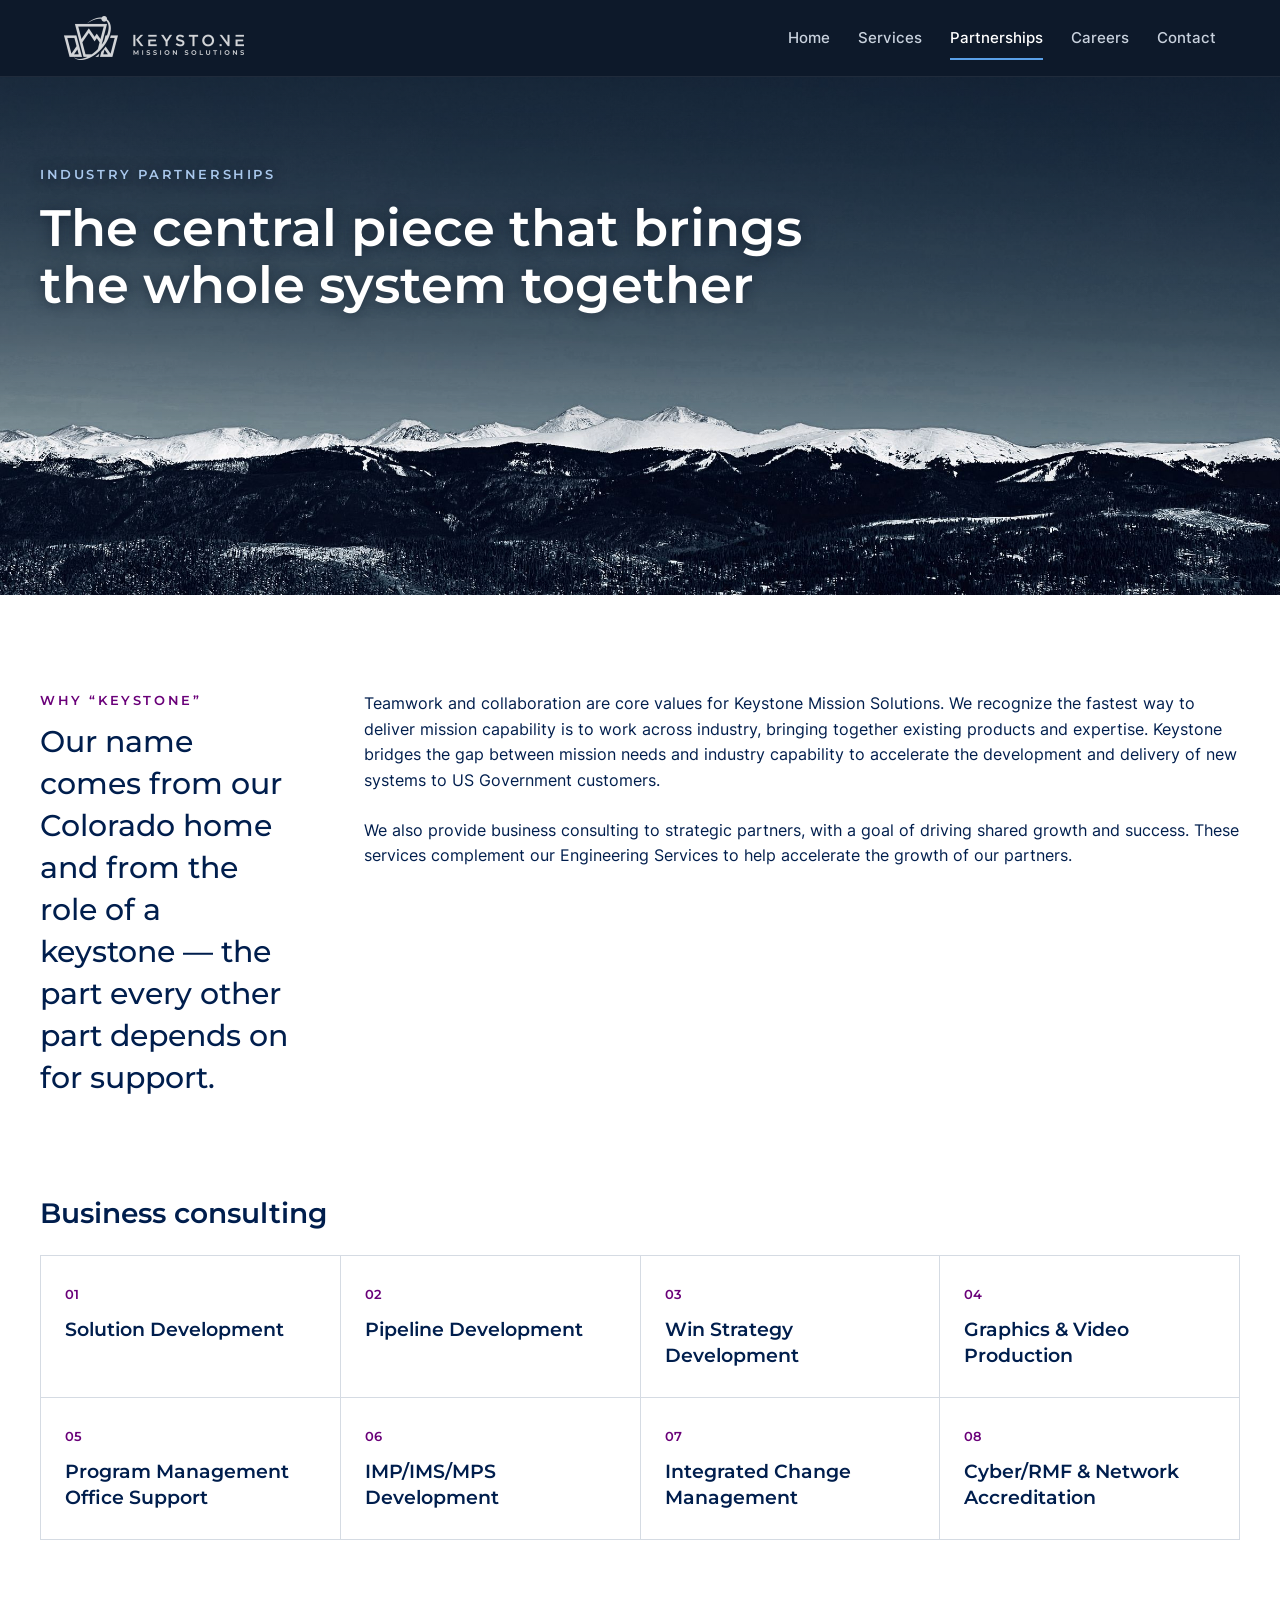
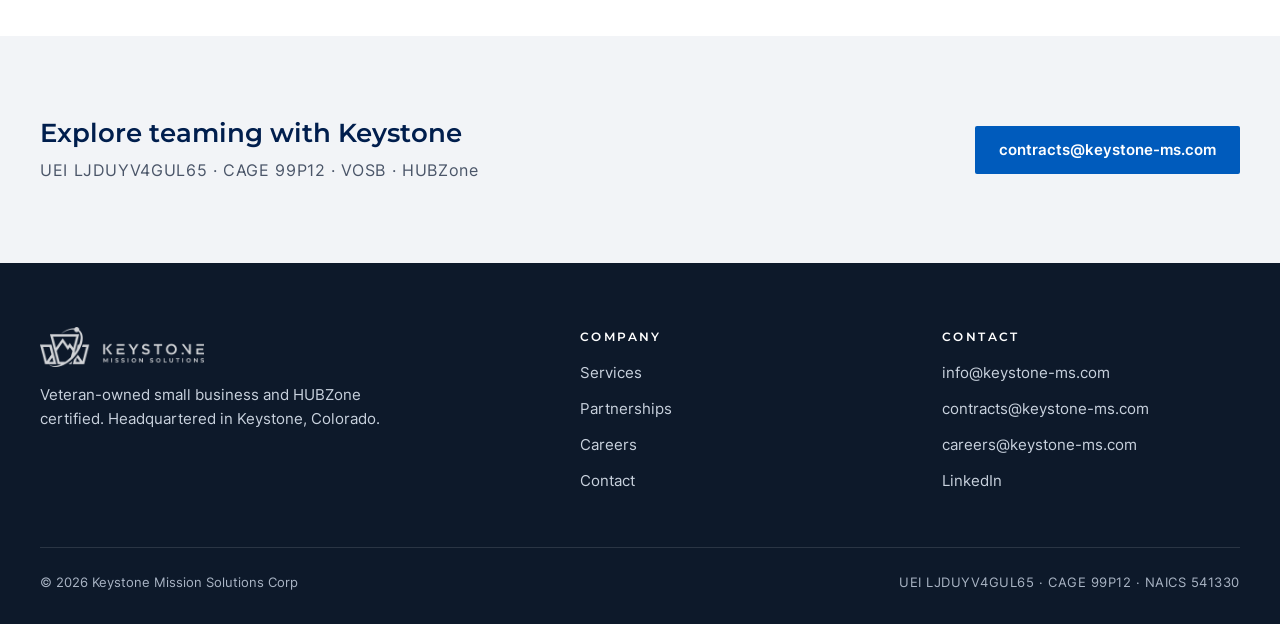
==== partnerships.html @ 20e9da0e "Initial Keystone Mission Solutions website Co-Authored-By: Claude Opus 5.5 <noreply@anthropic.com> C" ====
<!doctype html>
<html lang="en">
<head>
<meta charset="utf-8">
<meta name="viewport" content="width=device-width, initial-scale=1">
<meta http-equiv="Content-Security-Policy" content="default-src 'self'; img-src 'self'; style-src 'self'; font-src 'self'; script-src 'self'; connect-src 'none'; object-src 'none'; frame-src 'none'; base-uri 'self'; form-action 'none'">
<meta name="referrer" content="strict-origin-when-cross-origin">
<title>Industry Partnerships | Keystone Mission Solutions</title>
<meta name="description" content="Keystone bridges mission needs and industry capability, and provides business consulting that helps strategic partners grow.">
<link rel="canonical" href="https://keystone-ms.com/partnerships.html">
<meta property="og:type" content="website">
<meta property="og:site_name" content="Keystone Mission Solutions">
<meta property="og:title" content="Industry Partnerships | Keystone Mission Solutions">
<meta property="og:description" content="Keystone bridges mission needs and industry capability, and provides business consulting that helps strategic partners grow.">
<meta property="og:url" content="https://keystone-ms.com/partnerships.html">
<meta property="og:image" content="https://keystone-ms.com/assets/img/og-image.jpg">
<meta name="twitter:card" content="summary_large_image">
<link rel="icon" href="favicon.ico" sizes="any">
<link rel="icon" type="image/png" href="assets/img/favicon-32.png">
<link rel="apple-touch-icon" href="assets/img/apple-touch-icon.png">
<link rel="preload" href="assets/fonts/montserrat-latin-600-normal.woff2" as="font" type="font/woff2" crossorigin>
<link rel="stylesheet" href="assets/css/site.css">
<script src="assets/js/site.js" defer></script>
</head>
<body>
<a class="skip" href="#main">Skip to content</a>
<header class="site-header">
  <div class="site-header__inner">
    <a class="site-header__logo" href="./" aria-label="Keystone Mission Solutions home"><img src="assets/img/logo-horizontal-white.png" alt="Keystone Mission Solutions" width="180" height="44"></a>
    <nav aria-label="Main">
      <ul class="nav">
        <li><a href="./">Home</a></li>
        <li><a href="services.html">Services</a></li>
        <li><a href="partnerships.html" aria-current="page">Partnerships</a></li>
        <li><a href="careers.html">Careers</a></li>
        <li><a href="contact.html">Contact</a></li>
      </ul>
    </nav>
  </div>
</header>
<main id="main">

<section class="band">
  <div class="wrap stack">
    <p class="eyebrow eyebrow--light">Industry partnerships</p>
    <h1 class="h1">The central piece that brings the whole system together</h1>
  </div>
</section>

<section class="sec">
  <div class="wrap split split--wide-gap">
    <div class="split__side stack stack--sm">
      <p class="eyebrow">Why &ldquo;Keystone&rdquo;</p>
      <p class="statement">Our name comes from our Colorado home and from the role of a keystone &mdash; the part every other part depends on for support.</p>
    </div>
    <div class="split__main stack">
      <p>Teamwork and collaboration are core values for Keystone Mission Solutions. We recognize the fastest way to deliver mission capability is to work across industry, bringing together existing products and expertise. Keystone bridges the gap between mission needs and industry capability to accelerate the development and delivery of new systems to US Government customers.</p>
      <p>We also provide business consulting to strategic partners, with a goal of driving shared growth and success. These services complement our Engineering Services to help accelerate the growth of our partners.</p>
    </div>
  </div>
</section>

<section class="sec sec--top0">
  <div class="wrap stack">
    <h2 class="h2">Business consulting</h2>
    <ul class="tiles tiles--260 tiles--num">
      <li><span class="num">01</span><span class="name">Solution Development</span></li>
      <li><span class="num">02</span><span class="name">Pipeline Development</span></li>
      <li><span class="num">03</span><span class="name">Win Strategy Development</span></li>
      <li><span class="num">04</span><span class="name">Graphics &amp; Video Production</span></li>
      <li><span class="num">05</span><span class="name">Program Management Office Support</span></li>
      <li><span class="num">06</span><span class="name">IMP/IMS/MPS Development</span></li>
      <li><span class="num">07</span><span class="name">Integrated Change Management</span></li>
      <li><span class="num">08</span><span class="name">Cyber/RMF &amp; Network Accreditation</span></li>
    </ul>
  </div>
</section>

<section class="sec sec--alt sec--tight">
  <div class="wrap cta">
    <div class="cta__text">
      <h2 class="h2 h2--sm">Explore teaming with Keystone</h2>
      <p class="muted code">UEI LJDUYV4GUL65 &middot; CAGE 99P12 &middot; VOSB &middot; HUBZone</p>
    </div>
    <a data-user="contracts" class="btn btn--primary" href="contact.html">contracts [at] keystone-ms.com</a>
  </div>
</section>
</main>
<footer class="site-footer">
  <div class="wrap">
    <div class="site-footer__cols">
      <div class="site-footer__brand">
        <img src="assets/img/logo-horizontal-white.png" alt="Keystone Mission Solutions" width="163" height="40">
        <p>Veteran-owned small business and HUBZone certified. Headquartered in Keystone, Colorado.</p>
      </div>
      <nav class="site-footer__col" aria-label="Footer">
        <h2>Company</h2>
        <ul>
          <li><a href="services.html">Services</a></li>
          <li><a href="partnerships.html">Partnerships</a></li>
          <li><a href="careers.html">Careers</a></li>
          <li><a href="contact.html">Contact</a></li>
        </ul>
      </nav>
      <div class="site-footer__col">
        <h2>Contact</h2>
        <ul>
          <li><a data-user="info" href="contact.html">info [at] keystone-ms.com</a></li>
          <li><a data-user="contracts" href="contact.html">contracts [at] keystone-ms.com</a></li>
          <li><a data-user="careers" href="contact.html">careers [at] keystone-ms.com</a></li>
          <li><a href="https://www.linkedin.com/company/keystone-ms" rel="noopener">LinkedIn</a></li>
        </ul>
      </div>
    </div>
    <div class="site-footer__base">
      <p>&copy; 2026 Keystone Mission Solutions Corp</p>
      <p class="code">UEI LJDUYV4GUL65 &middot; CAGE 99P12 &middot; NAICS 541330</p>
    </div>
  </div>
</footer>
</body>
</html>
---- assets/css/site.css ----
/* Keystone Mission Solutions — site styles */

@font-face { font-family: "Inter"; font-weight: 400; font-style: normal; font-display: swap; src: url("../fonts/inter-latin-400-normal.woff2") format("woff2"); }
@font-face { font-family: "Inter"; font-weight: 500; font-style: normal; font-display: swap; src: url("../fonts/inter-latin-500-normal.woff2") format("woff2"); }
@font-face { font-family: "Inter"; font-weight: 600; font-style: normal; font-display: swap; src: url("../fonts/inter-latin-600-normal.woff2") format("woff2"); }
@font-face { font-family: "Montserrat"; font-weight: 500; font-style: normal; font-display: swap; src: url("../fonts/montserrat-latin-500-normal.woff2") format("woff2"); }
@font-face { font-family: "Montserrat"; font-weight: 600; font-style: normal; font-display: swap; src: url("../fonts/montserrat-latin-600-normal.woff2") format("woff2"); }

:root {
  --navy: #001E4D;
  --blue: #005BBC;
  --blue-dark: #004A99;
  --purple: #6A0079;
  --night: #0D192A;
  --surface: #FFFFFF;
  --surface-alt: #F2F4F7;
  --ink: #001E4D;
  --ink-muted: #4A5568;
  --hairline: #D5DBE3;
  --on-dark: #FFFFFF;
  --on-dark-soft: #D6DEE8;
  --on-dark-muted: #A9B4C4;
  --sky: #A9C8EC;
  --display: "Montserrat", system-ui, sans-serif;
  --sans: "Inter", system-ui, -apple-system, "Segoe UI", sans-serif;
}

*, *::before, *::after { box-sizing: border-box; }
html { -webkit-text-size-adjust: 100%; }
body { margin: 0; background: var(--surface); color: var(--ink); font-family: var(--sans); font-size: 16px; line-height: 1.6; }
img { max-width: 100%; height: auto; display: block; }
a { color: var(--blue); }
a:hover { color: var(--navy); }
:focus-visible { outline: 3px solid #5AA0E8; outline-offset: 2px; }
h1, h2, h3, p, ul, dl, dd, figure { margin: 0; }
ul { list-style: none; padding: 0; }

.skip { position: absolute; left: -9999px; top: 0; background: var(--surface); color: var(--navy); padding: 12px 16px; z-index: 10; }
.skip:focus { left: 16px; top: 16px; }

.wrap { max-width: 1200px; margin: 0 auto; }
.sec { padding: 96px 24px; }
.sec--top0 { padding-top: 0; }
.sec--tight { padding: 80px 24px; }
.sec--alt { background: var(--surface-alt); }
.sec--navy { background: var(--navy); color: var(--on-dark); }
.stack { display: flex; flex-direction: column; gap: 24px; }
.stack--sm { gap: 12px; }
.stack--md { gap: 16px; }
.stack--lg { gap: 32px; }

/* Type */
.eyebrow { font-family: var(--display); font-weight: 600; font-size: 13px; line-height: 18px; letter-spacing: 0.2em; text-transform: uppercase; color: var(--purple); }
.eyebrow--light { color: var(--sky); }
.h1 { font-family: var(--display); font-weight: 600; font-size: clamp(32px, 4vw, 52px); line-height: 1.12; color: var(--on-dark); max-width: 800px; }
.h1--hero { font-size: clamp(34px, 4.6vw, 60px); line-height: 1.1; letter-spacing: 0.01em; max-width: 820px; }
.h2 { font-family: var(--display); font-weight: 600; font-size: 28px; line-height: 36px; }
.h2--sm { font-size: 26px; line-height: 34px; }
.h2--fluid { font-size: clamp(26px, 2.6vw, 34px); line-height: 1.25; }
.h3 { font-family: var(--display); font-weight: 600; font-size: 22px; line-height: 30px; }
.lead { font-size: 19px; line-height: 30px; }
.lead--dark { color: var(--on-dark-soft); max-width: 640px; }
.statement { font-family: var(--display); font-weight: 500; font-size: clamp(22px, 2.4vw, 30px); line-height: 1.4; }
.muted { color: var(--ink-muted); }
.soft { color: var(--on-dark-soft); }
.small { font-size: 14px; line-height: 22px; }

/* Buttons and links */
.btn { display: inline-flex; align-items: center; min-height: 48px; padding: 0 24px; border-radius: 2px; font-weight: 600; font-size: 15px; text-decoration: none; }
.btn--primary { background: var(--blue); color: #FFFFFF; }
.btn--primary:hover { background: var(--blue-dark); color: #FFFFFF; }
.btn--ghost { color: #FFFFFF; box-shadow: inset 0 0 0 1px rgba(255,255,255,.7); }
.btn--ghost:hover { background: rgba(255,255,255,.12); color: #FFFFFF; }
.btn--outline { color: var(--blue); box-shadow: inset 0 0 0 1px var(--blue); min-height: 44px; padding: 0 20px; }
.btn--outline:hover { background: var(--blue); color: #FFFFFF; }
.btn-row { display: flex; flex-wrap: wrap; gap: 12px; margin-top: 8px; }
.text-link { font-weight: 600; font-size: 15px; line-height: 44px; text-decoration: none; color: var(--blue); }
.text-link:hover { text-decoration: underline; color: var(--navy); }

/* Header */
.site-header { background: var(--night); border-bottom: 1px solid rgba(255,255,255,.08); }
.site-header__inner { max-width: 1200px; margin: 0 auto; padding: 16px 24px; display: flex; flex-wrap: wrap; align-items: center; justify-content: space-between; gap: 8px 32px; }
.site-header__logo img { height: 44px; width: auto; }
.nav { display: flex; flex-wrap: wrap; gap: 0 28px; }
.nav a { display: inline-block; font-weight: 500; font-size: 15px; line-height: 44px; color: #C9D2DE; text-decoration: none; }
.nav a:hover { color: #FFFFFF; }
.nav a[aria-current="page"] { color: #FFFFFF; box-shadow: inset 0 -2px 0 #5AA0E8; }

/* Photo banners */
.hero, .band {
  background: linear-gradient(180deg, rgba(13,25,42,.55) 0%, rgba(13,25,42,.3) 50%, rgba(13,25,42,0) 72%), url("../img/hero-2400.jpg") center bottom / cover no-repeat #0D192A;
}
@media (max-width: 900px) {
  .hero, .band {
    background-image: linear-gradient(180deg, rgba(13,25,42,.55) 0%, rgba(13,25,42,.3) 50%, rgba(13,25,42,0) 72%), url("../img/hero-1200.jpg");
  }
}
.hero h1, .hero p, .band h1, .band p { text-shadow: 0 1px 14px rgba(13,25,42,.65); }
.hero { padding: 104px 24px max(280px, 24vw); }
.band { padding: 88px 24px max(220px, 22vw); }
.band .stack { gap: 16px; }
.hero__inner { display: flex; flex-wrap: wrap-reverse; align-items: center; gap: 40px 56px; }
.hero__text { flex: 999 1 560px; min-width: 0; }
.hero__logo { flex: 1 1 280px; display: flex; justify-content: center; }
.hero__logo img { width: 100%; max-width: 440px; opacity: .82; }

/* Layout helpers */
.split { display: flex; flex-wrap: wrap; gap: 32px 64px; align-items: start; }
.split--wide-gap { gap: 40px 64px; }
.split__side { flex: 1 1 260px; min-width: 0; }
.split__main { flex: 999 1 560px; min-width: 0; }
.cards { display: grid; grid-template-columns: repeat(auto-fit, minmax(280px, 1fr)); gap: 24px; }
.card { display: flex; flex-direction: column; gap: 12px; padding: 32px; background: var(--surface-alt); border-radius: 4px; }
.card--rule { border-top: 3px solid var(--navy); }
.card--outline { background: transparent; border: 1px solid var(--hairline); border-top: 3px solid var(--navy); gap: 8px; }
.card p.grow { flex-grow: 1; }

/* Hairline tile grids */
.tiles { display: grid; gap: 1px; background: var(--hairline); border: 1px solid var(--hairline); }
.tiles--260 { grid-template-columns: repeat(auto-fill, minmax(260px, 1fr)); }
.tiles--190 { grid-template-columns: repeat(auto-fit, minmax(190px, 1fr)); }
.tiles--3 { grid-template-columns: repeat(3, minmax(0, 1fr)); }
.tiles--220 { grid-template-columns: repeat(auto-fill, minmax(220px, 1fr)); }
.tiles > li { background: var(--surface); display: flex; flex-direction: column; }
.tiles--num > li { gap: 12px; padding: 28px 24px; }
.tiles--num .num { font-family: var(--display); font-weight: 600; font-size: 13px; color: var(--purple); }
.tiles--num .name { font-family: var(--display); font-weight: 600; font-size: 19px; line-height: 26px; }
.tiles--names > li { gap: 4px; padding: 18px 16px; }
.tiles--names .name { font-family: var(--display); font-weight: 600; font-size: 18px; line-height: 24px; }
.tiles--names .full { font-size: 13px; line-height: 18px; color: var(--ink-muted); }
.tiles--dark { background: rgba(255,255,255,.18); border-color: rgba(255,255,255,.18); }
.tiles--dark > li { background: var(--navy); color: var(--on-dark); padding: 20px 16px; font-weight: 500; font-size: 16px; }
.tiles--values > li { font-family: var(--display); }
.flex-main { flex: 999 1 560px; min-width: 0; align-self: start; }

/* Lists */
.rule-list { border-top: 1px solid var(--hairline); }
.rule-list > li { padding: 14px 0; border-bottom: 1px solid var(--hairline); font-weight: 600; font-size: 16px; }
.jobs { border-top: 1px solid var(--hairline); }
.jobs > li { display: flex; flex-wrap: wrap; align-items: center; justify-content: space-between; gap: 12px 24px; padding: 24px 0; border-bottom: 1px solid var(--hairline); }
.jobs .title { font-family: var(--display); font-weight: 600; font-size: 20px; line-height: 28px; }

/* Company data */
.data { display: grid; grid-template-columns: repeat(auto-fit, minmax(170px, 1fr)); border-top: 1px solid var(--hairline); }
.data > div { padding: 20px 16px 20px 0; border-bottom: 1px solid var(--hairline); }
.data dt, .data-plain dt { font-size: 13px; line-height: 20px; color: var(--ink-muted); }
.data dd { margin-top: 4px; font-weight: 600; font-size: 17px; }
.data-plain { display: grid; grid-template-columns: repeat(auto-fit, minmax(150px, 1fr)); gap: 20px 24px; }
.data-plain dd { margin-top: 4px; font-weight: 600; font-size: 16px; }
.code { letter-spacing: 0.04em; }
.data-head { display: flex; flex-wrap: wrap; justify-content: space-between; align-items: end; gap: 16px; }

/* Prime contract */
.prime { display: flex; flex-wrap: wrap; align-items: center; gap: 32px 48px; padding: 32px; background: var(--navy); color: var(--on-dark); border-radius: 4px; }
.prime__text { flex: 1 1 320px; min-width: 0; display: flex; flex-direction: column; gap: 16px; }
.prime__title { font-family: var(--display); font-weight: 600; font-size: 24px; line-height: 32px; }
.prime__photos { flex: 999 1 560px; min-width: 0; display: flex; flex-direction: column; gap: 8px; }
.prime__photos .pair { display: grid; grid-template-columns: repeat(2, minmax(0, 1fr)); gap: 8px; }
.prime__photos img { width: 100%; aspect-ratio: 4 / 3; object-fit: cover; border-radius: 2px; }
.prime__photos figcaption { font-size: 13px; line-height: 20px; color: var(--on-dark-muted); }

/* Call to action */
.cta { display: flex; flex-wrap: wrap; align-items: center; justify-content: space-between; gap: 24px; }
.cta__text { display: flex; flex-direction: column; gap: 8px; max-width: 680px; }

/* Footer */
.site-footer { background: var(--night); color: #C9D2DE; padding: 64px 24px 32px; }
.site-footer__cols { display: flex; flex-wrap: wrap; gap: 40px 64px; }
.site-footer__brand { flex: 2 1 280px; display: flex; flex-direction: column; gap: 16px; }
.site-footer__brand img { height: 40px; width: auto; align-self: flex-start; }
.site-footer__brand p { max-width: 340px; font-size: 15px; line-height: 24px; }
.site-footer__col { flex: 1 1 200px; }
.site-footer h2 { margin-bottom: 8px; font-family: var(--display); font-weight: 600; font-size: 12px; letter-spacing: 0.2em; text-transform: uppercase; color: #FFFFFF; }
.site-footer a { color: #C9D2DE; text-decoration: none; font-size: 15px; line-height: 36px; }
.site-footer a:hover { color: #FFFFFF; text-decoration: underline; }
.site-footer__base { margin-top: 48px; display: flex; flex-wrap: wrap; justify-content: space-between; gap: 8px 24px; padding-top: 24px; border-top: 1px solid rgba(255,255,255,.12); font-size: 13px; line-height: 20px; color: var(--on-dark-muted); }

/* 404 */
.notfound { min-height: 50vh; }
.email-line a { font-weight: 600; font-size: 17px; line-height: 44px; text-decoration: none; overflow-wrap: anywhere; }
.email-line a:hover { text-decoration: underline; }
.skip-text { position: absolute; width: 1px; height: 1px; overflow: hidden; clip: rect(0 0 0 0); clip-path: inset(50%); white-space: nowrap; }

/* Phone adjustments */
@media (max-width: 560px) {
  .tiles--values > li { font-family: var(--sans); font-size: 13px; padding: 16px 8px; hyphens: auto; overflow-wrap: break-word; }
  .data { grid-template-columns: repeat(2, minmax(0, 1fr)); }
  .data > div:last-child:nth-child(odd) { grid-column: 1 / -1; }
  .data-plain { grid-template-columns: repeat(2, minmax(0, 1fr)); }
  .data-plain > div:last-child:nth-child(odd) { grid-column: 1 / -1; }
  .nav { gap: 0 20px; }
}

/* Header and footer logos match the light gray hero logo */
.site-header__logo img, .site-footer__brand img { opacity: .82; }
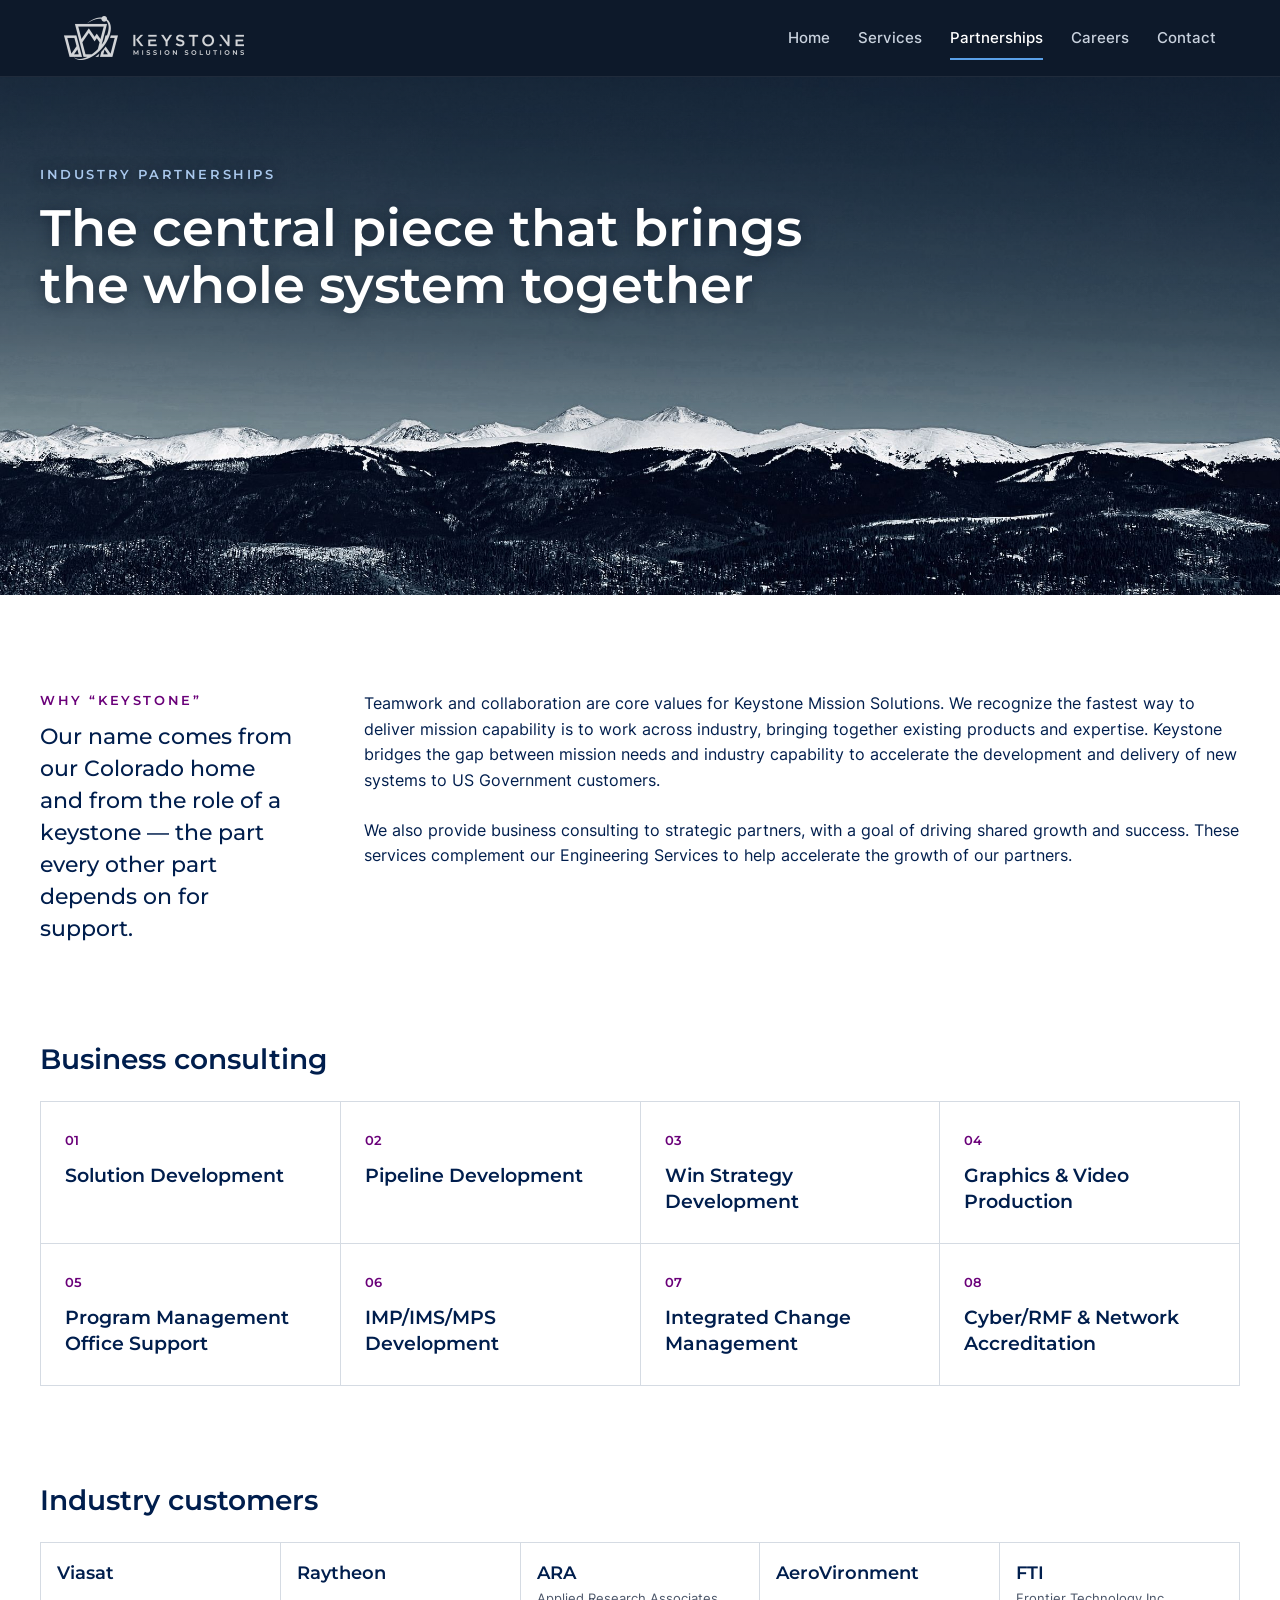
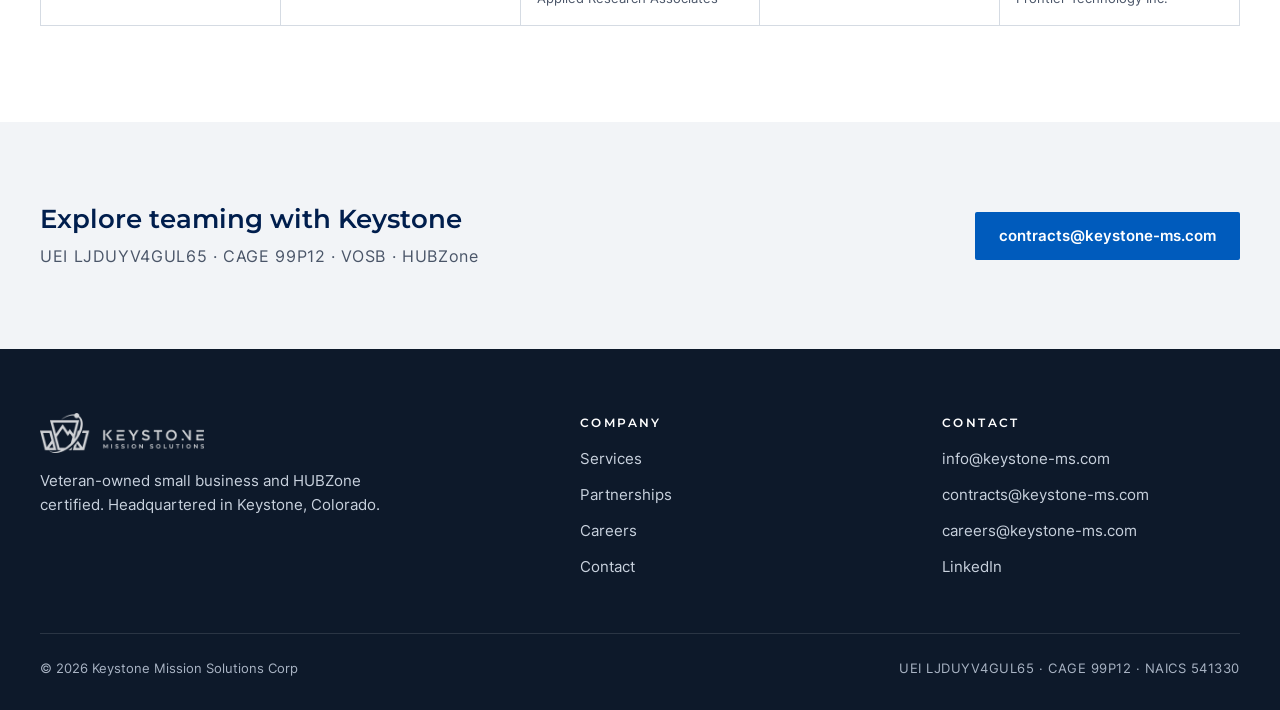
==== commit 1b2fdbc9: "Move industry customers to Partnerships; match Why Keystone text size to mockup Co-Authored-By: Clau" ====
--- a/partnerships.html
+++ b/partnerships.html
@@ -51,7 +51,7 @@
   <div class="wrap split split--wide-gap">
     <div class="split__side stack stack--sm">
       <p class="eyebrow">Why &ldquo;Keystone&rdquo;</p>
-      <p class="statement">Our name comes from our Colorado home and from the role of a keystone &mdash; the part every other part depends on for support.</p>
+      <p class="statement statement--sm">Our name comes from our Colorado home and from the role of a keystone &mdash; the part every other part depends on for support.</p>
     </div>
     <div class="split__main stack">
       <p>Teamwork and collaboration are core values for Keystone Mission Solutions. We recognize the fastest way to deliver mission capability is to work across industry, bringing together existing products and expertise. Keystone bridges the gap between mission needs and industry capability to accelerate the development and delivery of new systems to US Government customers.</p>
@@ -72,6 +72,19 @@
       <li><span class="num">06</span><span class="name">IMP/IMS/MPS Development</span></li>
       <li><span class="num">07</span><span class="name">Integrated Change Management</span></li>
       <li><span class="num">08</span><span class="name">Cyber/RMF &amp; Network Accreditation</span></li>
+    </ul>
+  </div>
+</section>
+
+<section class="sec sec--top0" aria-labelledby="industry">
+  <div class="wrap stack">
+    <h2 class="h2" id="industry">Industry customers</h2>
+    <ul class="tiles tiles--190 tiles--names">
+      <li><span class="name">Viasat</span></li>
+      <li><span class="name">Raytheon</span></li>
+      <li><span class="name">ARA</span><span class="full">Applied Research Associates</span></li>
+      <li><span class="name">AeroVironment</span></li>
+      <li><span class="name">FTI</span><span class="full">Frontier Technology Inc.</span></li>
     </ul>
   </div>
 </section>
--- a/assets/css/site.css
+++ b/assets/css/site.css
@@ -193,3 +193,8 @@
 
 /* Header and footer logos match the light gray hero logo */
 .site-header__logo img, .site-footer__brand img { opacity: .82; }
+
+/* Subcontract card */
+.sub .muted { max-width: 820px; }
+.lists-gap { margin-top: 16px; }
+.statement--sm { font-size: 22px; line-height: 32px; }
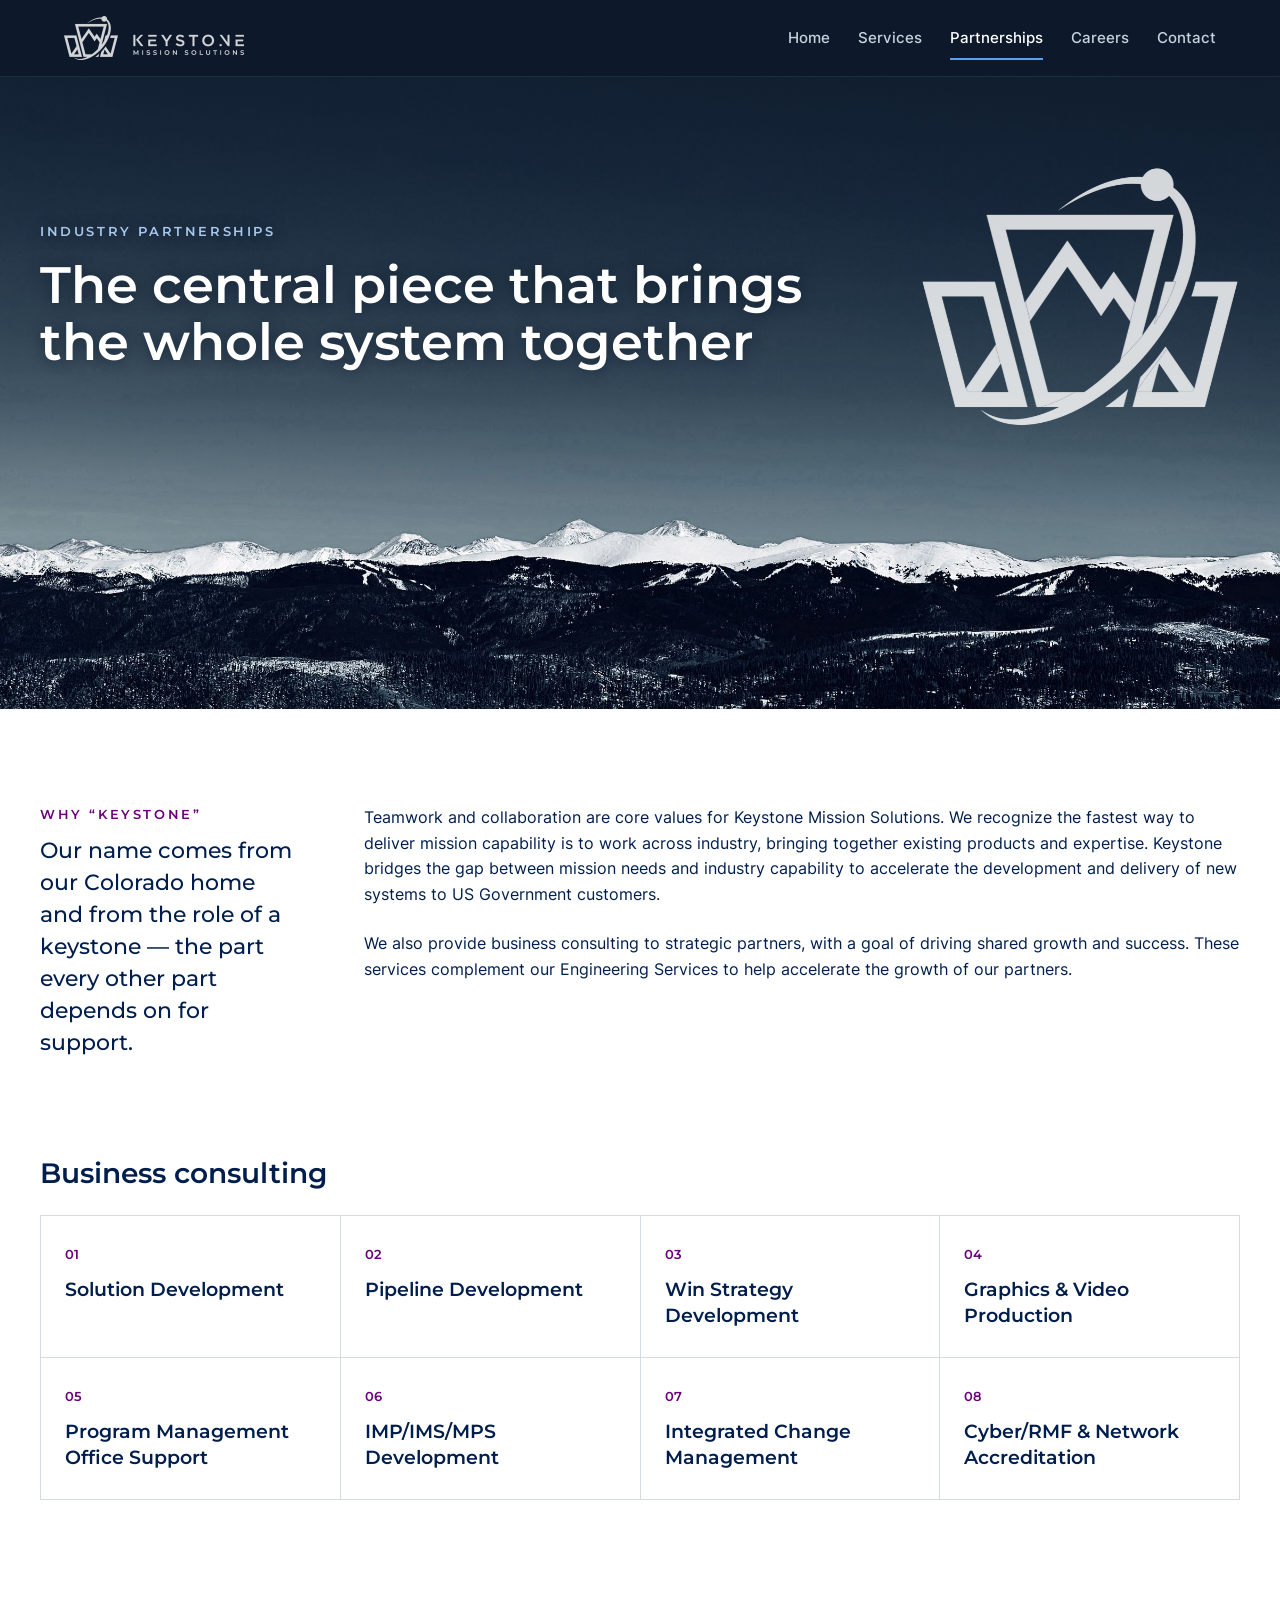
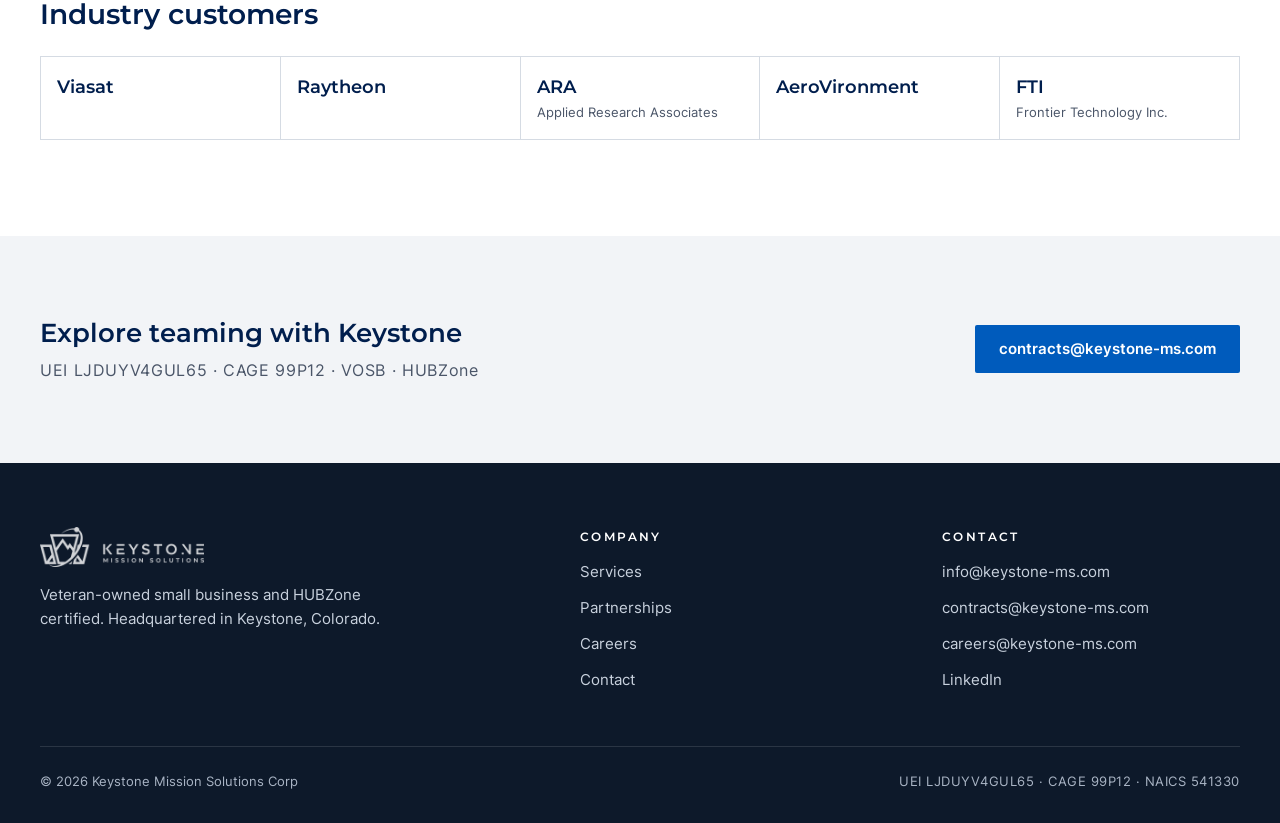
==== commit d637f413: "Partnerships: animated logo assembling from keystone, mountains, and orbit Co-Authored-By: Claude Op" ====
--- a/partnerships.html
+++ b/partnerships.html
@@ -41,9 +41,16 @@
 <main id="main">
 
 <section class="band">
-  <div class="wrap stack">
-    <p class="eyebrow eyebrow--light">Industry partnerships</p>
-    <h1 class="h1">The central piece that brings the whole system together</h1>
+  <div class="wrap band__row">
+    <div class="stack band__text">
+      <p class="eyebrow eyebrow--light">Industry partnerships</p>
+      <h1 class="h1">The central piece that brings the whole system together</h1>
+    </div>
+    <div class="assemble" aria-hidden="true">
+      <img class="k" src="assets/img/mark-keystone.png" alt="" width="600" height="492">
+      <img class="m" src="assets/img/mark-mountain.png" alt="" width="600" height="492">
+      <img class="o" src="assets/img/mark-orbit.png" alt="" width="600" height="492">
+    </div>
   </div>
 </section>
 
--- a/assets/css/site.css
+++ b/assets/css/site.css
@@ -198,3 +198,17 @@
 .sub .muted { max-width: 820px; }
 .lists-gap { margin-top: 16px; }
 .statement--sm { font-size: 22px; line-height: 32px; }
+
+/* Partnerships banner: logo assembles from keystone, mountains, and orbit */
+.band__row { display: flex; flex-wrap: wrap-reverse; align-items: center; gap: 32px 56px; }
+.band__text { flex: 999 1 520px; min-width: 0; }
+.assemble { position: relative; flex: 0 1 320px; max-width: 320px; aspect-ratio: 600 / 492; margin: 0 auto; }
+.assemble img { position: absolute; inset: 0; width: 100%; height: 100%; opacity: .82; }
+.assemble .k { animation: ks-in .9s cubic-bezier(.2,.7,.2,1) .2s both; }
+.assemble .m { animation: mt-in 1s ease-out 1s both; }
+.assemble .o { transform-origin: 43% 52.7%; animation: or-in 1.3s cubic-bezier(.2,.7,.2,1) 1.8s both; }
+@keyframes ks-in { from { opacity: 0; transform: translateY(18px) scale(.96); } to { opacity: .82; transform: none; } }
+@keyframes mt-in { from { opacity: 0; clip-path: inset(100% 0 0 0); } to { opacity: .82; clip-path: inset(0 0 0 0); } }
+@keyframes or-in { from { opacity: 0; transform: rotate(-40deg) scale(1.12); } to { opacity: .82; transform: none; } }
+@media (max-width: 560px) { .assemble { max-width: 220px; } }
+@media (prefers-reduced-motion: reduce) { .assemble img { animation: none; } }
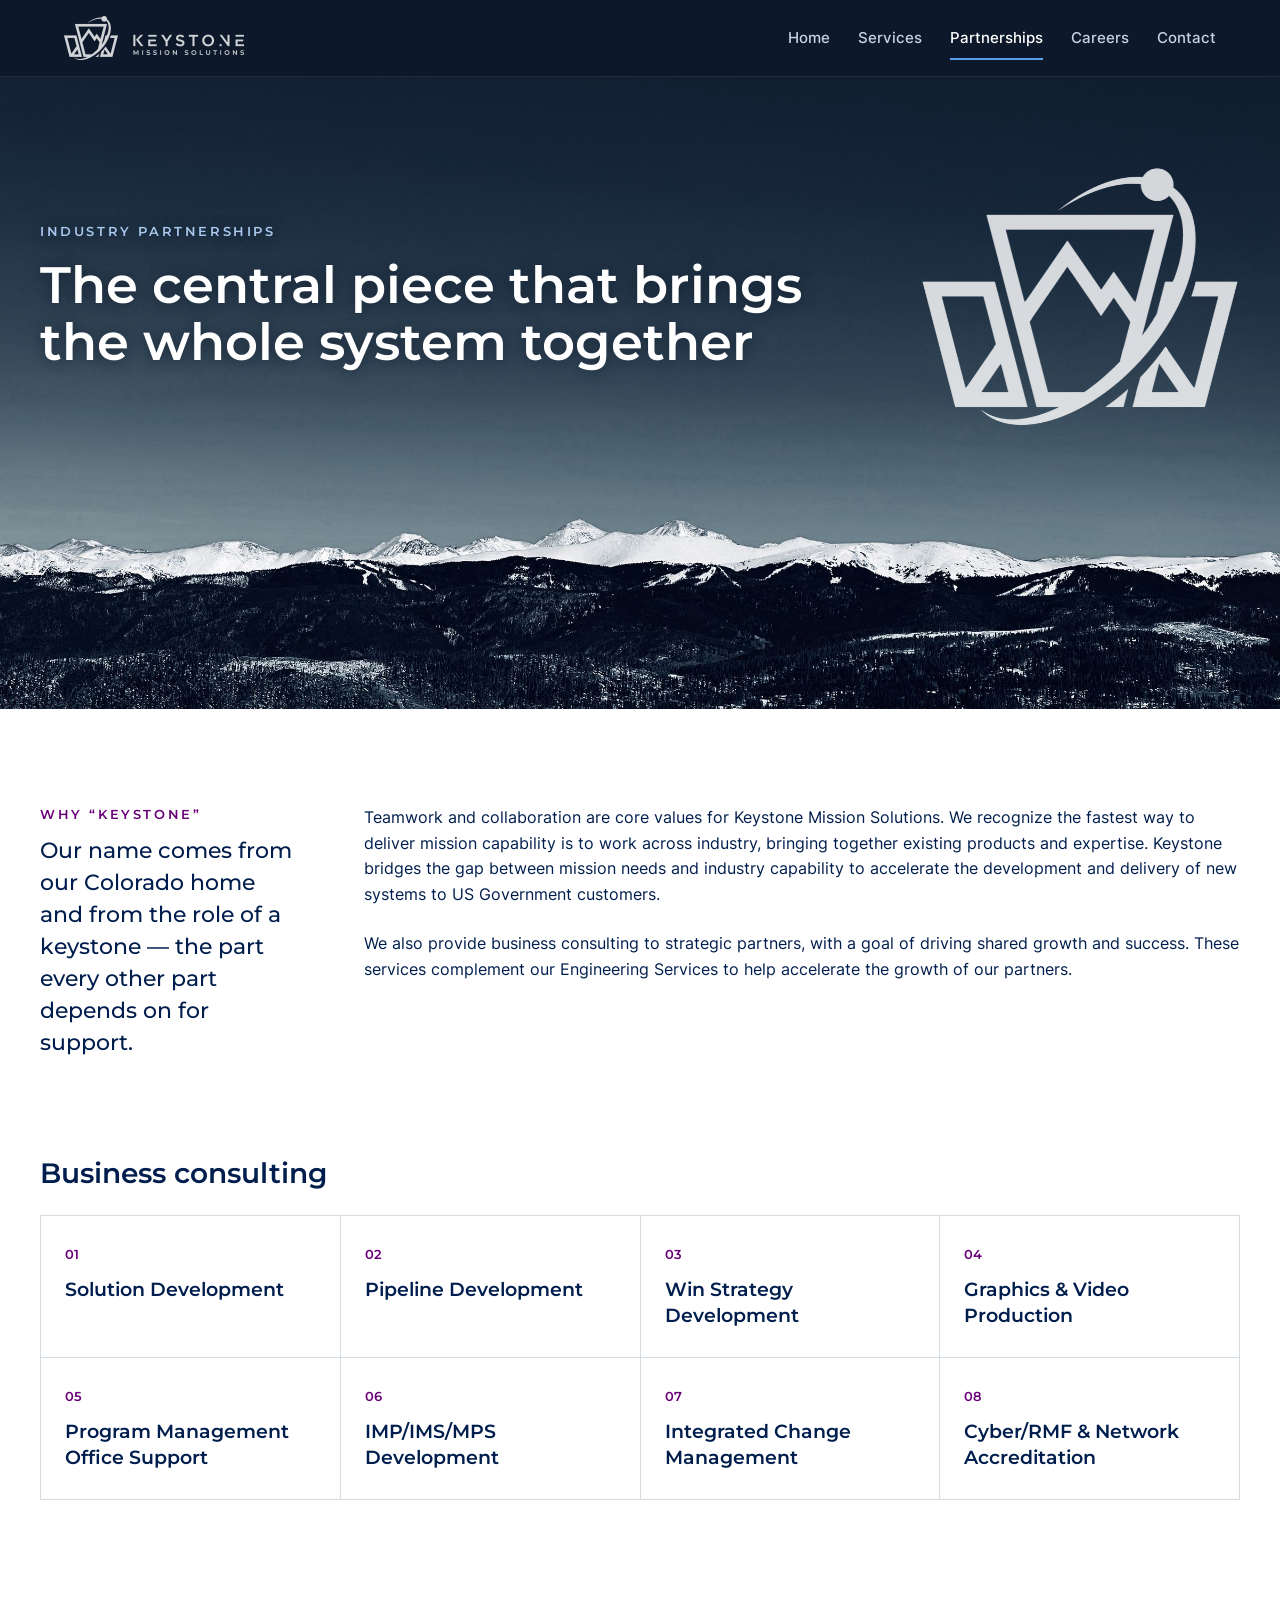
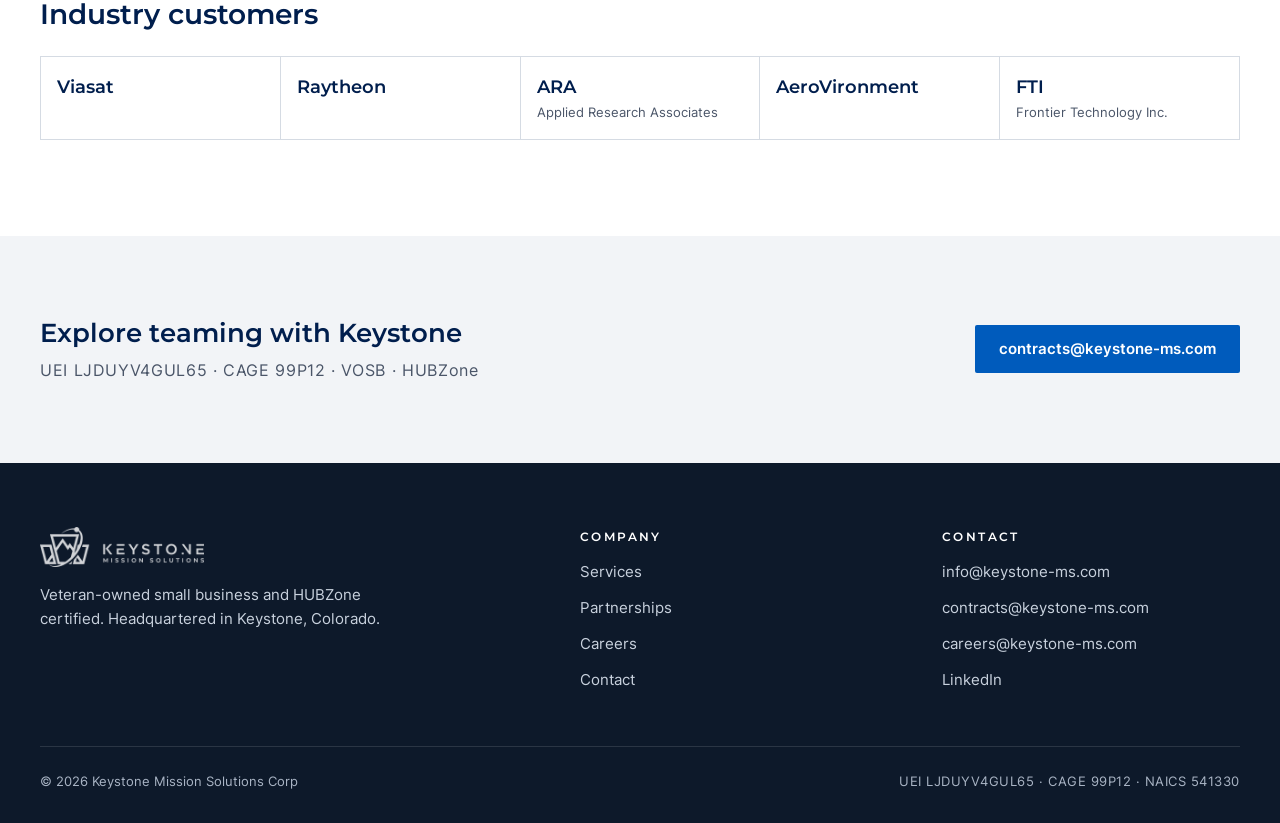
==== commit 7e4b2428: "Logo animation: keystone starts solid; gaps open as the orbit lands Co-Authored-By: Claude Opus 5.5 " ====
--- a/partnerships.html
+++ b/partnerships.html
@@ -48,6 +48,7 @@
     </div>
     <div class="assemble" aria-hidden="true">
       <img class="k" src="assets/img/mark-keystone.png" alt="" width="600" height="492">
+      <img class="ks" src="assets/img/mark-keystone-solid.png" alt="" width="600" height="492">
       <img class="m" src="assets/img/mark-mountain.png" alt="" width="600" height="492">
       <img class="o" src="assets/img/mark-orbit.png" alt="" width="600" height="492">
     </div>
--- a/assets/css/site.css
+++ b/assets/css/site.css
@@ -199,16 +199,20 @@
 .lists-gap { margin-top: 16px; }
 .statement--sm { font-size: 22px; line-height: 32px; }
 
-/* Partnerships banner: logo assembles from keystone, mountains, and orbit */
+/* Partnerships banner: logo assembles from keystone, mountains, and orbit.
+   The solid keystone sits over the cut one and fades out as the orbit lands, opening the gaps. */
 .band__row { display: flex; flex-wrap: wrap-reverse; align-items: center; gap: 32px 56px; }
 .band__text { flex: 999 1 520px; min-width: 0; }
-.assemble { position: relative; flex: 0 1 320px; max-width: 320px; aspect-ratio: 600 / 492; margin: 0 auto; }
-.assemble img { position: absolute; inset: 0; width: 100%; height: 100%; opacity: .82; }
-.assemble .k { animation: ks-in .9s cubic-bezier(.2,.7,.2,1) .2s both; }
+.assemble { position: relative; flex: 0 1 320px; max-width: 320px; aspect-ratio: 600 / 492; margin: 0 auto; opacity: .82; }
+.assemble img { position: absolute; inset: 0; width: 100%; height: 100%; }
+.assemble .k { animation: k-on 0s linear 2.55s both; }
+.assemble .ks { animation: ks-in .9s cubic-bezier(.2,.7,.2,1) .2s both, gaps-open .45s ease-in 2.55s forwards; }
 .assemble .m { animation: mt-in 1s ease-out 1s both; }
 .assemble .o { transform-origin: 43% 52.7%; animation: or-in 1.3s cubic-bezier(.2,.7,.2,1) 1.8s both; }
-@keyframes ks-in { from { opacity: 0; transform: translateY(18px) scale(.96); } to { opacity: .82; transform: none; } }
-@keyframes mt-in { from { opacity: 0; clip-path: inset(100% 0 0 0); } to { opacity: .82; clip-path: inset(0 0 0 0); } }
-@keyframes or-in { from { opacity: 0; transform: rotate(-40deg) scale(1.12); } to { opacity: .82; transform: none; } }
+@keyframes ks-in { from { opacity: 0; transform: translateY(18px) scale(.96); } to { opacity: 1; transform: none; } }
+@keyframes mt-in { from { opacity: 0; clip-path: inset(100% 0 0 0); } to { opacity: 1; clip-path: inset(0 0 0 0); } }
+@keyframes or-in { from { opacity: 0; transform: rotate(-40deg) scale(1.12); } to { opacity: 1; transform: none; } }
+@keyframes gaps-open { from { opacity: 1; } to { opacity: 0; } }
+@keyframes k-on { from { opacity: 0; } to { opacity: 1; } }
 @media (max-width: 560px) { .assemble { max-width: 220px; } }
-@media (prefers-reduced-motion: reduce) { .assemble img { animation: none; } }
+@media (prefers-reduced-motion: reduce) { .assemble img { animation: none; } .assemble .ks { display: none; } }
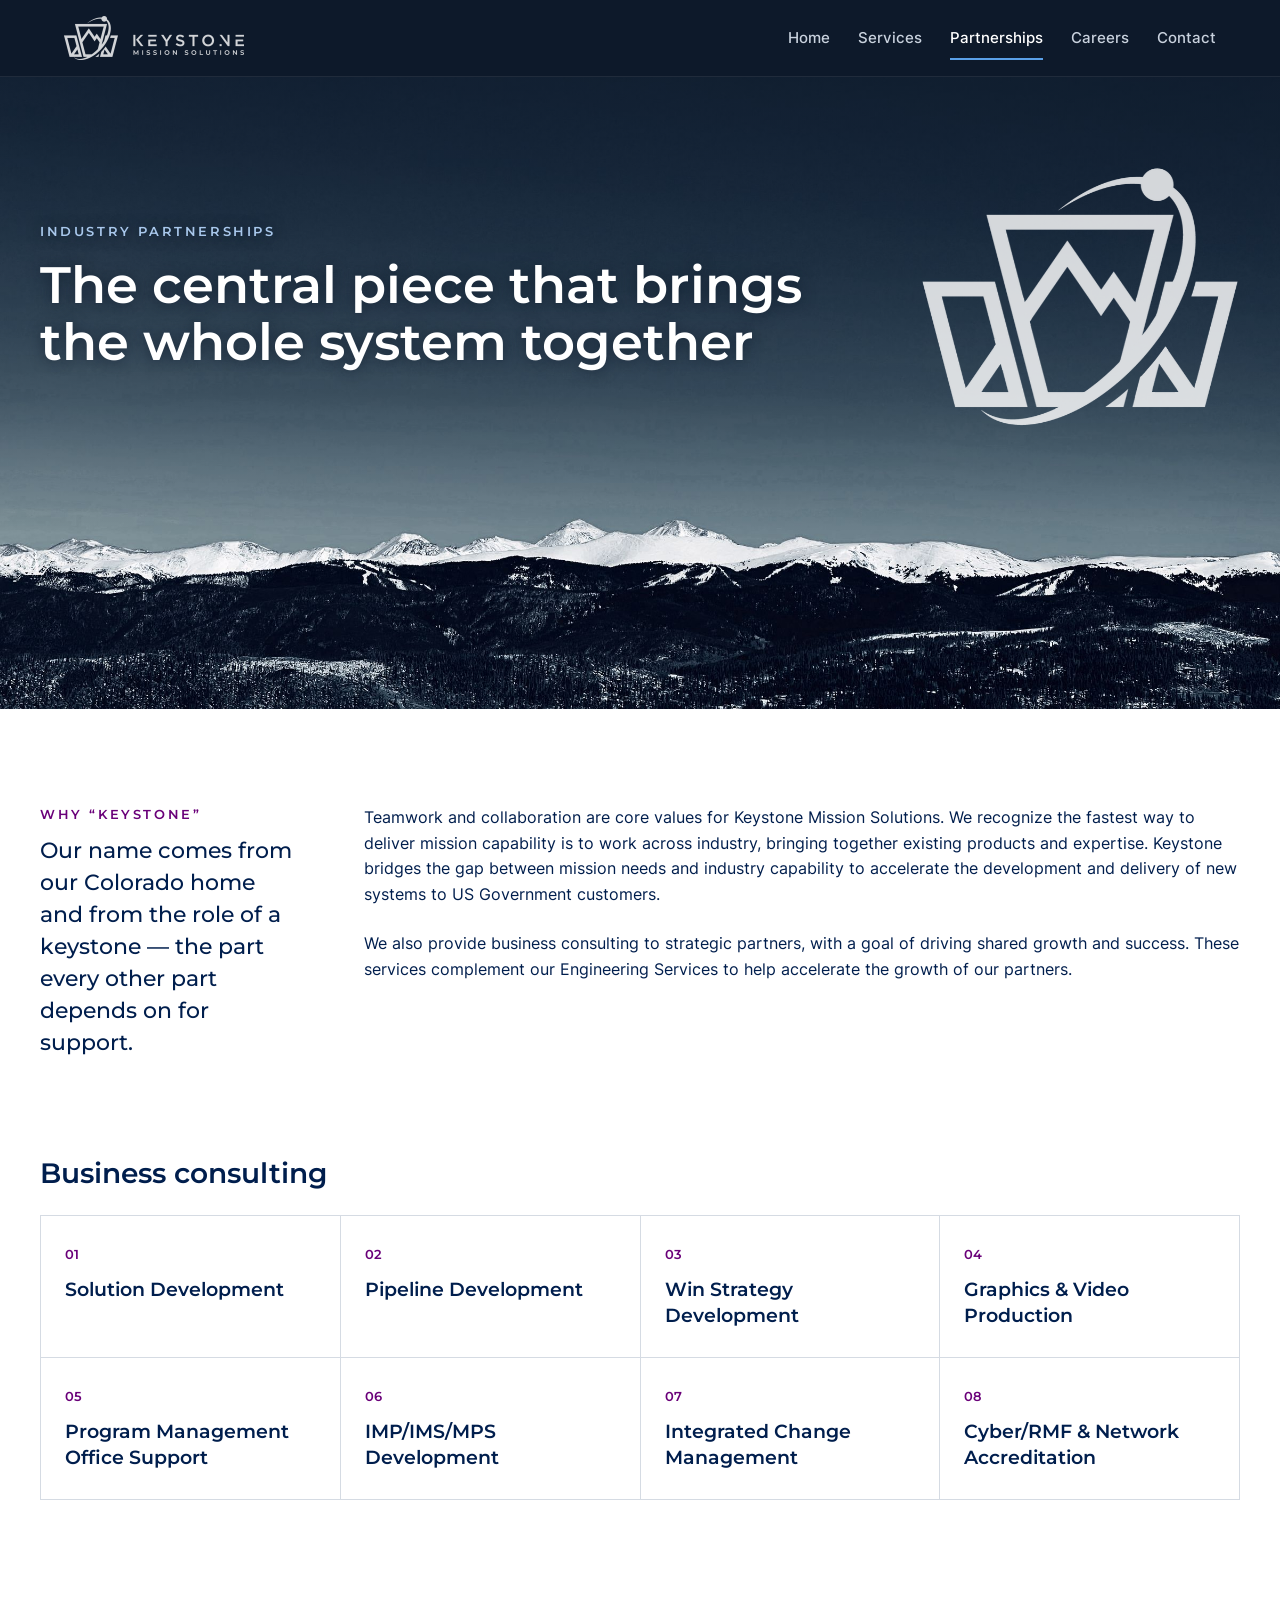
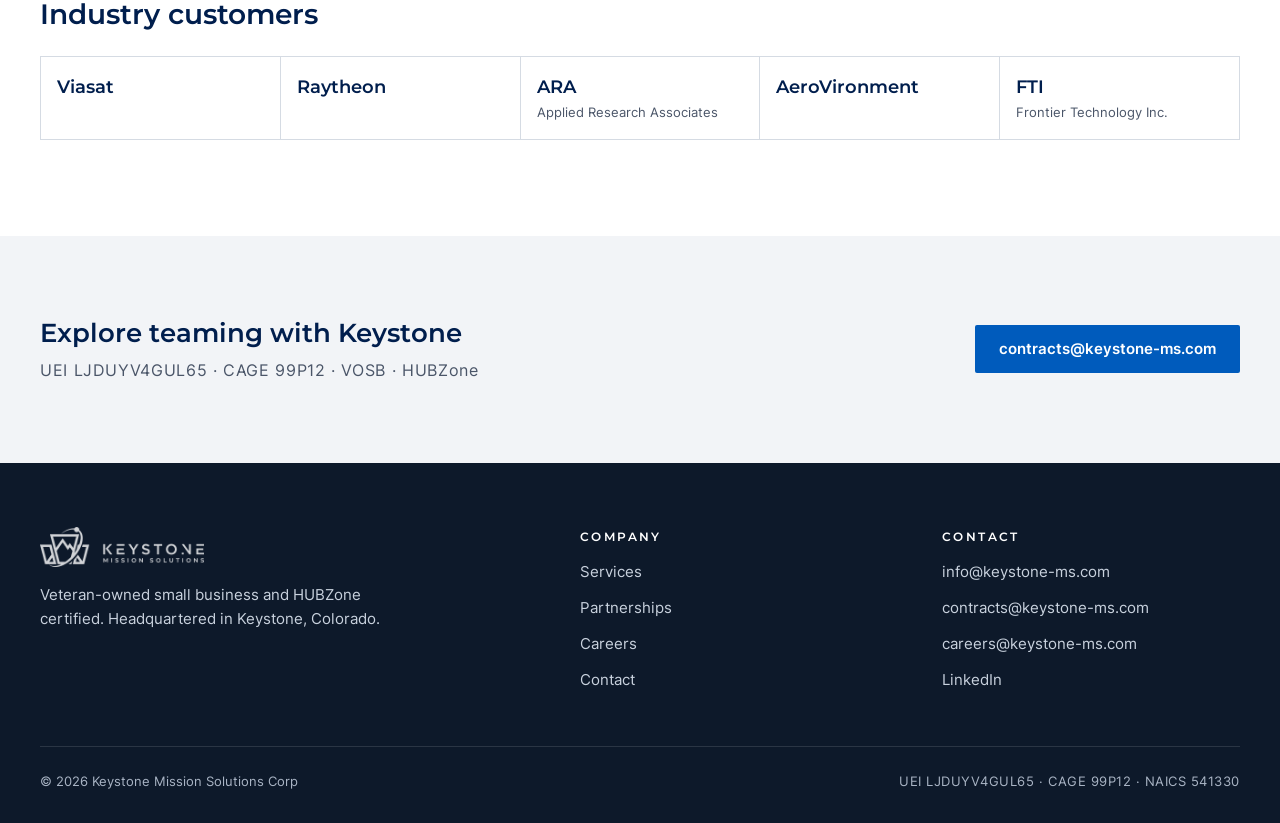
==== commit 0066bb79: "Logo animation: fill notch at right peak until the orbit covers it Co-Authored-By: Claude Opus 5.5 <" ====
--- a/partnerships.html
+++ b/partnerships.html
@@ -50,6 +50,7 @@
       <img class="k" src="assets/img/mark-keystone.png" alt="" width="600" height="492">
       <img class="ks" src="assets/img/mark-keystone-solid.png" alt="" width="600" height="492">
       <img class="m" src="assets/img/mark-mountain.png" alt="" width="600" height="492">
+      <img class="n" src="assets/img/mark-notch.png" alt="" width="600" height="492">
       <img class="o" src="assets/img/mark-orbit.png" alt="" width="600" height="492">
     </div>
   </div>
--- a/assets/css/site.css
+++ b/assets/css/site.css
@@ -208,6 +208,7 @@
 .assemble .k { animation: k-on 0s linear 2.55s both; }
 .assemble .ks { animation: ks-in .9s cubic-bezier(.2,.7,.2,1) .2s both, gaps-open .45s ease-in 2.55s forwards; }
 .assemble .m { animation: mt-in 1s ease-out 1s both; }
+.assemble .n { animation: mt-in 1s ease-out 1s both, gaps-open .45s ease-in 2.55s forwards; }
 .assemble .o { transform-origin: 43% 52.7%; animation: or-in 1.3s cubic-bezier(.2,.7,.2,1) 1.8s both; }
 @keyframes ks-in { from { opacity: 0; transform: translateY(18px) scale(.96); } to { opacity: 1; transform: none; } }
 @keyframes mt-in { from { opacity: 0; clip-path: inset(100% 0 0 0); } to { opacity: 1; clip-path: inset(0 0 0 0); } }
@@ -215,4 +216,4 @@
 @keyframes gaps-open { from { opacity: 1; } to { opacity: 0; } }
 @keyframes k-on { from { opacity: 0; } to { opacity: 1; } }
 @media (max-width: 560px) { .assemble { max-width: 220px; } }
-@media (prefers-reduced-motion: reduce) { .assemble img { animation: none; } .assemble .ks { display: none; } }
+@media (prefers-reduced-motion: reduce) { .assemble img { animation: none; } .assemble .ks, .assemble .n { display: none; } }
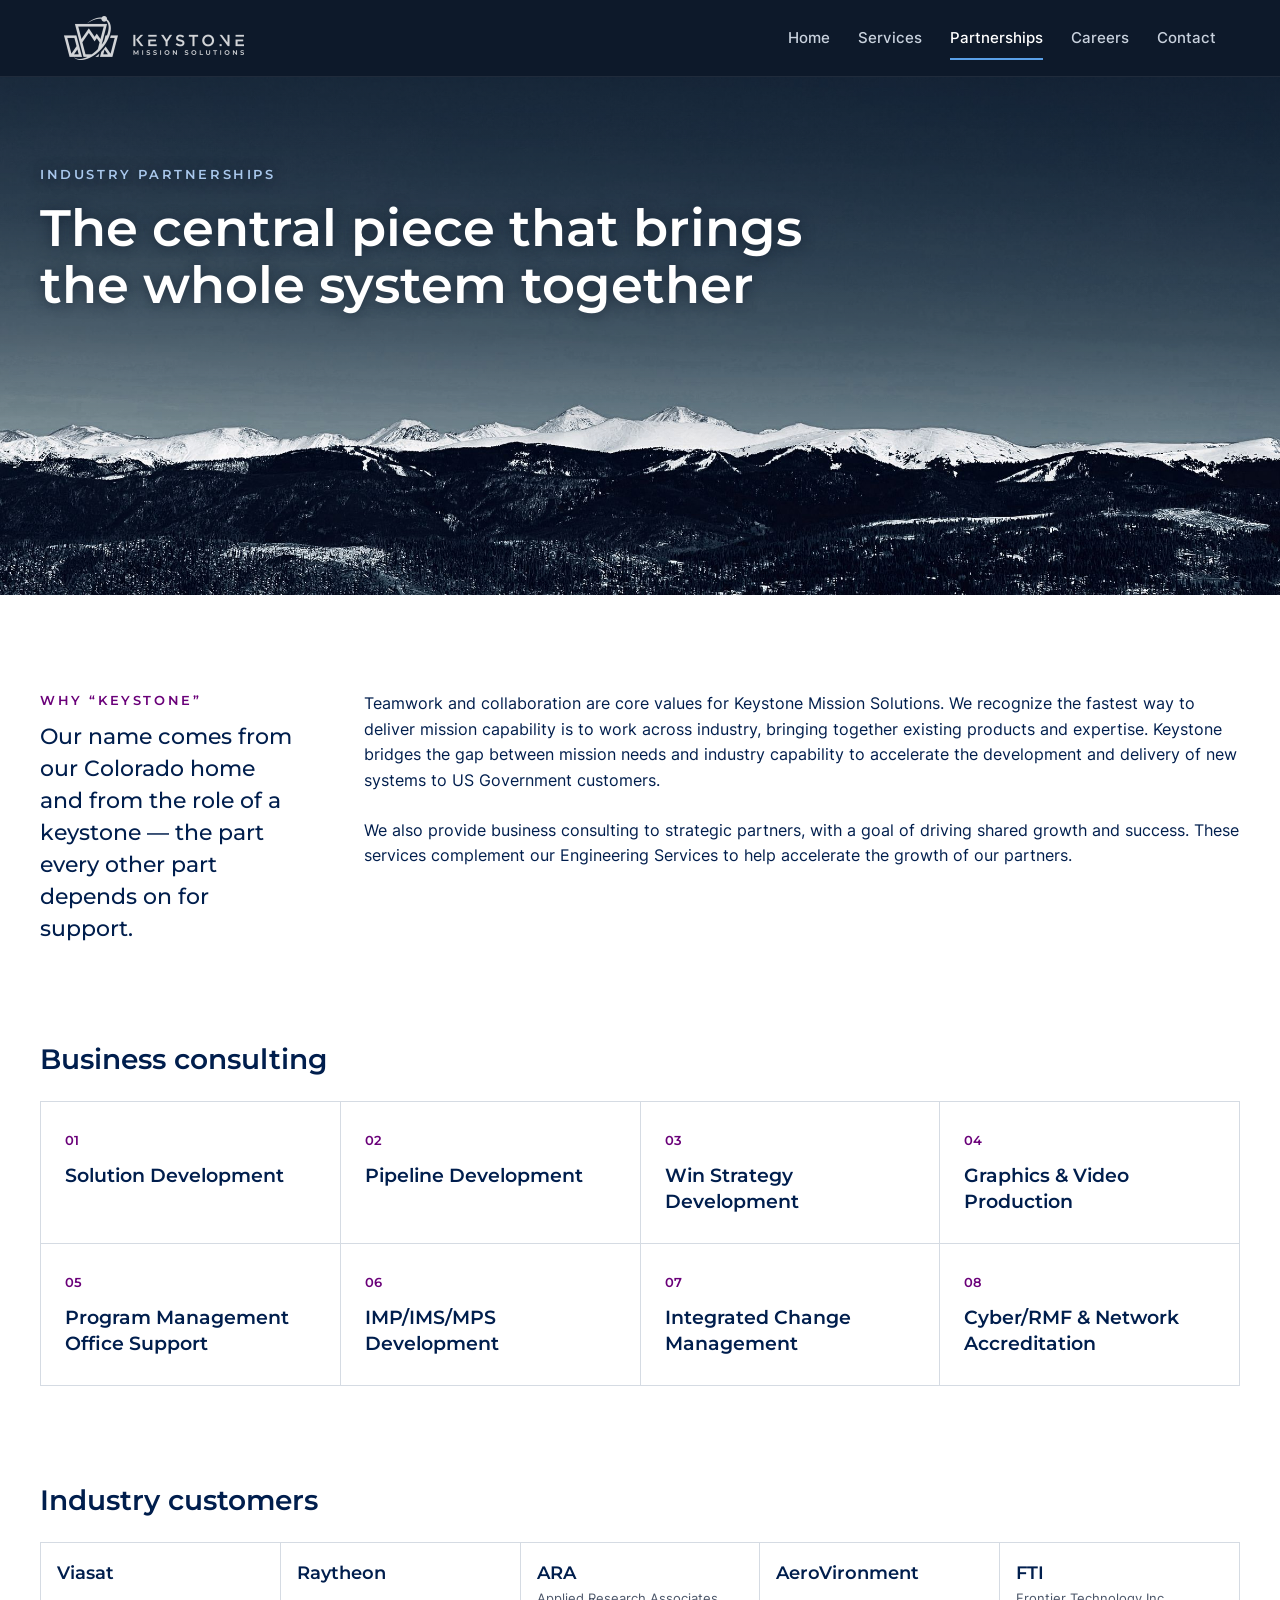
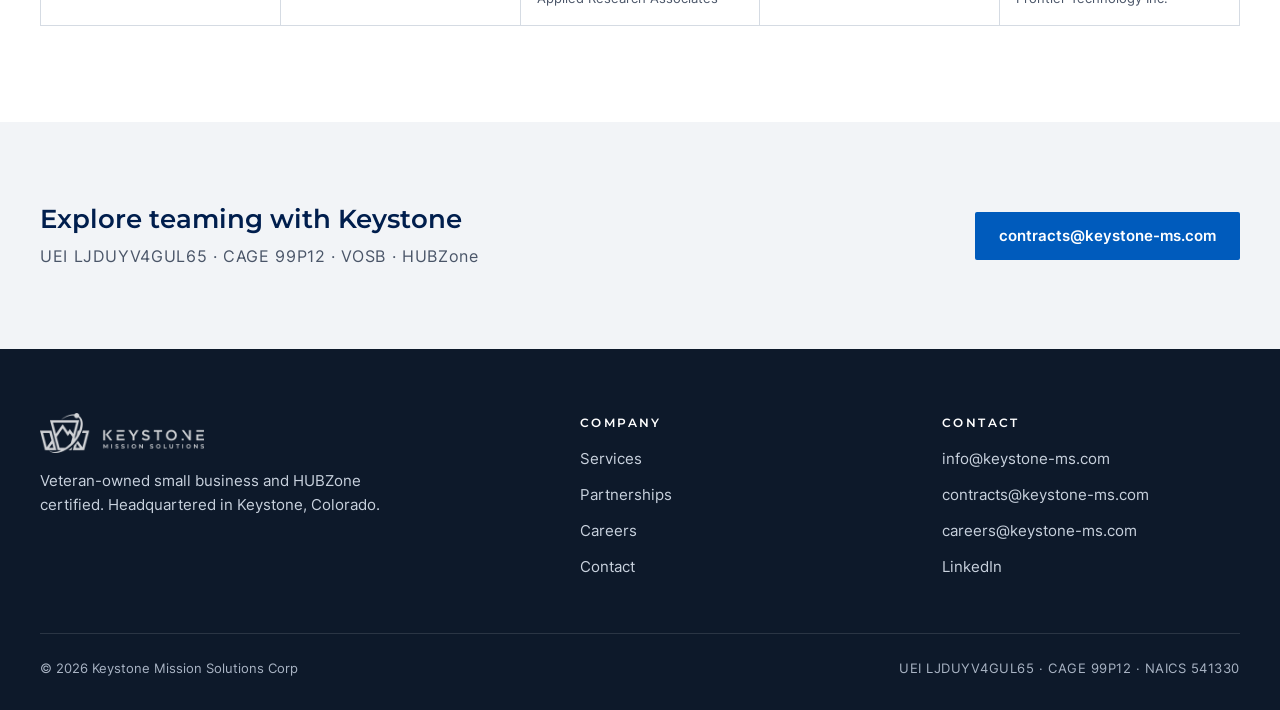
==== commit 821f7230: "Move animated logo to Home hero with wordmark; loop with 5s hold; restore plain Partnerships banner " ====
--- a/partnerships.html
+++ b/partnerships.html
@@ -41,18 +41,9 @@
 <main id="main">
 
 <section class="band">
-  <div class="wrap band__row">
-    <div class="stack band__text">
-      <p class="eyebrow eyebrow--light">Industry partnerships</p>
-      <h1 class="h1">The central piece that brings the whole system together</h1>
-    </div>
-    <div class="assemble" aria-hidden="true">
-      <img class="k" src="assets/img/mark-keystone.png" alt="" width="600" height="492">
-      <img class="ks" src="assets/img/mark-keystone-solid.png" alt="" width="600" height="492">
-      <img class="m" src="assets/img/mark-mountain.png" alt="" width="600" height="492">
-      <img class="n" src="assets/img/mark-notch.png" alt="" width="600" height="492">
-      <img class="o" src="assets/img/mark-orbit.png" alt="" width="600" height="492">
-    </div>
+  <div class="wrap stack">
+    <p class="eyebrow eyebrow--light">Industry partnerships</p>
+    <h1 class="h1">The central piece that brings the whole system together</h1>
   </div>
 </section>
 
--- a/assets/css/site.css
+++ b/assets/css/site.css
@@ -53,7 +53,8 @@
 .eyebrow { font-family: var(--display); font-weight: 600; font-size: 13px; line-height: 18px; letter-spacing: 0.2em; text-transform: uppercase; color: var(--purple); }
 .eyebrow--light { color: var(--sky); }
 .h1 { font-family: var(--display); font-weight: 600; font-size: clamp(32px, 4vw, 52px); line-height: 1.12; color: var(--on-dark); max-width: 800px; }
-.h1--hero { font-size: clamp(34px, 4.6vw, 60px); line-height: 1.1; letter-spacing: 0.01em; max-width: 820px; }
+.h1--hero { font-size: clamp(34px, 3.5vw, 50px); line-height: 1.12; letter-spacing: 0.01em; max-width: 820px; }
+.hero .eyebrow { letter-spacing: 0.1em; text-wrap: balance; }
 .h2 { font-family: var(--display); font-weight: 600; font-size: 28px; line-height: 36px; }
 .h2--sm { font-size: 26px; line-height: 34px; }
 .h2--fluid { font-size: clamp(26px, 2.6vw, 34px); line-height: 1.25; }
@@ -100,9 +101,7 @@
 .band { padding: 88px 24px max(220px, 22vw); }
 .band .stack { gap: 16px; }
 .hero__inner { display: flex; flex-wrap: wrap-reverse; align-items: center; gap: 40px 56px; }
-.hero__text { flex: 999 1 560px; min-width: 0; }
-.hero__logo { flex: 1 1 280px; display: flex; justify-content: center; }
-.hero__logo img { width: 100%; max-width: 440px; opacity: .82; }
+.hero__text { flex: 999 1 480px; min-width: 0; }
 
 /* Layout helpers */
 .split { display: flex; flex-wrap: wrap; gap: 32px 64px; align-items: start; }
@@ -199,21 +198,36 @@
 .lists-gap { margin-top: 16px; }
 .statement--sm { font-size: 22px; line-height: 32px; }
 
-/* Partnerships banner: logo assembles from keystone, mountains, and orbit.
+/* Home hero: animated mark (keystone, then mountains, then orbit) over the wordmark.
+   One 9s cycle: builds in about 3s, holds the finished logo 5s, fades, and repeats.
    The solid keystone sits over the cut one and fades out as the orbit lands, opening the gaps. */
-.band__row { display: flex; flex-wrap: wrap-reverse; align-items: center; gap: 32px 56px; }
-.band__text { flex: 999 1 520px; min-width: 0; }
-.assemble { position: relative; flex: 0 1 320px; max-width: 320px; aspect-ratio: 600 / 492; margin: 0 auto; opacity: .82; }
+.lockup { flex: 0 1 634px; display: flex; flex-direction: column; align-items: center; opacity: .82; margin: 0 auto; }
+.lockup__word { width: 100%; height: auto; margin-top: 4.6%; }
+.assemble { position: relative; width: 50.5%; aspect-ratio: 600 / 492; animation: loop-fade 9s linear infinite; }
 .assemble img { position: absolute; inset: 0; width: 100%; height: 100%; }
-.assemble .k { animation: k-on 0s linear 2.55s both; }
-.assemble .ks { animation: ks-in .9s cubic-bezier(.2,.7,.2,1) .2s both, gaps-open .45s ease-in 2.55s forwards; }
-.assemble .m { animation: mt-in 1s ease-out 1s both; }
-.assemble .n { animation: mt-in 1s ease-out 1s both, gaps-open .45s ease-in 2.55s forwards; }
-.assemble .o { transform-origin: 43% 52.7%; animation: or-in 1.3s cubic-bezier(.2,.7,.2,1) 1.8s both; }
-@keyframes ks-in { from { opacity: 0; transform: translateY(18px) scale(.96); } to { opacity: 1; transform: none; } }
-@keyframes mt-in { from { opacity: 0; clip-path: inset(100% 0 0 0); } to { opacity: 1; clip-path: inset(0 0 0 0); } }
-@keyframes or-in { from { opacity: 0; transform: rotate(-40deg) scale(1.12); } to { opacity: 1; transform: none; } }
-@keyframes gaps-open { from { opacity: 1; } to { opacity: 0; } }
-@keyframes k-on { from { opacity: 0; } to { opacity: 1; } }
-@media (max-width: 560px) { .assemble { max-width: 220px; } }
-@media (prefers-reduced-motion: reduce) { .assemble img { animation: none; } .assemble .ks, .assemble .n { display: none; } }
+.assemble .ks { animation: loop-ks 9s linear infinite; }
+.assemble .k  { animation: loop-k 9s linear infinite; }
+.assemble .m  { animation: loop-m 9s linear infinite; }
+.assemble .n  { animation: loop-n 9s linear infinite; }
+.assemble .o  { transform-origin: 43% 52.7%; animation: loop-o 9s linear infinite; }
+@keyframes loop-fade { 0%, 90% { opacity: 1; } 95.5%, 100% { opacity: 0; } }
+@keyframes loop-ks {
+  0%, 2.2% { opacity: 0; transform: translateY(18px) scale(.96); animation-timing-function: cubic-bezier(.2,.7,.2,1); }
+  12.2%, 28.3% { opacity: 1; transform: none; animation-timing-function: ease-in; }
+  33.3%, 100% { opacity: 0; transform: none; }
+}
+@keyframes loop-k { 0%, 28.29% { opacity: 0; } 28.3%, 100% { opacity: 1; } }
+@keyframes loop-m {
+  0%, 11.1% { opacity: 0; clip-path: inset(100% 0 0 0); animation-timing-function: ease-out; }
+  22.2%, 100% { opacity: 1; clip-path: inset(0 0 0 0); }
+}
+@keyframes loop-n {
+  0%, 11.1% { opacity: 0; clip-path: inset(100% 0 0 0); animation-timing-function: ease-out; }
+  22.2%, 28.3% { opacity: 1; clip-path: inset(0 0 0 0); animation-timing-function: ease-in; }
+  33.3%, 100% { opacity: 0; clip-path: inset(0 0 0 0); }
+}
+@keyframes loop-o {
+  0%, 20% { opacity: 0; transform: rotate(-40deg) scale(1.12); animation-timing-function: cubic-bezier(.2,.7,.2,1); }
+  34.4%, 100% { opacity: 1; transform: none; }
+}
+@media (prefers-reduced-motion: reduce) { .assemble, .assemble img { animation: none; } .assemble .ks, .assemble .n { display: none; } }
